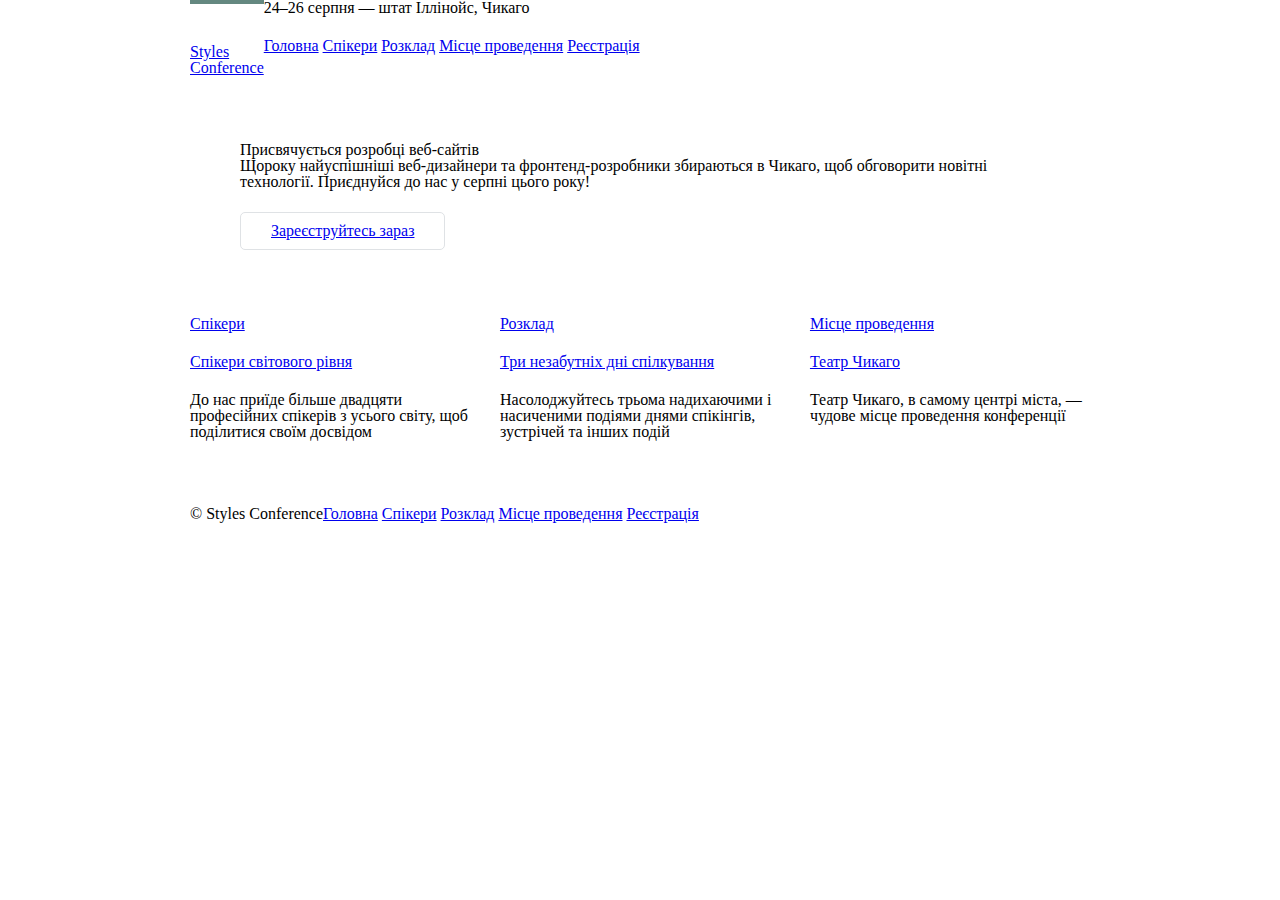
==== index.html @ cfc266cd "created 3 columns" ====
﻿<!DOCTYPE html>
<html lang="ua">
<head>
    <meta charset="utf-8">
    	<title>Styles Conference</title>
		<link rel="stylesheet" href="assets/stylesheets/main.css">
</head>
<body>

<header class="container group">
        <h1 class="logo">
            <a href="index.html">Styles <br> Conference</a>
        </h1>

    <h3>24&ndash;26 серпня &mdash; штат Ілліно́йс, Чикаго</h3>

    <nav>
        <a href="index.html">Головна</a>
        <a href="speakers.html">Спікери</a>
        <a href="schedule.html">Розклад</a>
        <a href="venue.html">Місце проведення</a>
        <a href="register.html">Реєстрація</a>
    </nav>
</header>

<section class="hero container">
    <h2>Присвячується розробці веб-сайтів</h2>
    <p>Щороку найуспішніші веб-дизайнери та
				фронтенд-розробники збираються в Чикаго,
				щоб обговорити новітні технології.
				Приєднуйся до нас у серпні цього року!</p>
    <a class="btn btn-alt" href="register.html">Зареєструйтесь зараз</a>
</section>

    <section class="grid">

      <!-- Спикери -->

      <section class="col-1-3">
        <a href="speakers.html">
            <h5>Спікери</h5>
            <h3>Спікери світового рівня</h3>
        </a>
        <p>До нас приїде більше двадцяти професійних спікерів
					з усього світу, щоб поділитися своїм досвідом</p>
        </section><!--

        Розклад

        --><section class="col-1-3">
        <a href="schedule.html">
            <h5>Розклад</h5>
            <h3>Три незабутніх дні спілкування</h3>
        </a>
        <p>Насолоджуйтесь трьома надихаючими і насиченими
            подіями днями спікінгів, зустрічей та інших подій</p>
        </section><!--

        Місце проведення

        --><section class="col-1-3">
        <a href="venue.html">
            <h5>Місце проведення</h5>
            <h3>Театр Чикаго</h3>
        </a>
        <p>Театр Чикаго, в самому центрі міста, &#8212;
            чудове місце проведення конференції</p>
        </section>
    </section>

<footer class="primary-footer container group">
    <small>&copy; Styles Conference</small>
		<nav>
			<a href="index.html">Головна</a>
			<a href="speakers.html">Спікери</a>
			<a href="schedule.html">Розклад</a>
			<a href="venue.html">Місце проведення</a>
			<a href="register.html">Реєстрація</a>
		</nav>
	</footer>

</body>
</html>
---- assets/stylesheets/main.css ----
/*
  ==========================================
  Робимо м'яке скидання стилів Еріка Майєра
  ==========================================
  http://meyerweb.com/eric/tools/css/reset/
   v2.0 | 20110126
   License: none (public domain)
*/
html, body, div, span, applet, object, iframe,
h1, h2, h3, h4, h5, h6, p, blockquote, pre,
a, abbr, acronym, address, big, cite, code,
del, dfn, em, img, ins, kbd, q, s, samp,
small, strike, strong, sub, sup, tt, var,
b, u, i, center,
dl, dt, dd, ol, ul, li,
fieldset, form, label, legend,
table, caption, tbody, tfoot, thead, tr, th, td,
article, aside, canvas, details, embed,
figure, figcaption, footer, header, hgroup,
menu, nav, output, ruby, section, summary,
time, mark, audio, video {
    margin: 0;
    padding: 0;
    border: 0;
    font-size: 100%;
    font: inherit;
    vertical-align: baseline;
}
/* HTML5 display-role reset for older browsers */
article, aside, details, figcaption, figure,
footer, header, hgroup, menu, nav, section {
    display: block;
}
body {
    line-height: 1;
}
ol, ul {
    list-style: none;
}
blockquote, q {
    quotes: none;
}
blockquote:before, blockquote:after,
q:before, q:after {
    content: '';
    content: none;
}
table {
    border-collapse: collapse;
    border-spacing: 0;
}

/*
  ==========================================
            СІТКА ГОЛОВНОЇ СТОРІНКИ
  ==========================================
*/
*,
*:before,
*:after {
    -webkit-box-sizing: border-box;
    -moz-box-sizing: border-box;
    box-sizing: border-box;
}
/*
  ------------------------------------------
  Клас із контейнером, що вирівнює блочні
  елементи по центру
  ------------------------------------------
*/
.container,
.grid {
    margin: 0 auto;
    width: 960px;
}
.container {
    padding-left: 30px;
    padding-right: 30px;
}
/*
  ------------------------------------------
  Створюємо макет з 3 колонок використовуючи
  рядково-блочні елементи; ширина однієї 1/3,
  а інша - 2/3 від ширини сторінки
  ------------------------------------------
*/
.col-1-3,
.col-2-3 {
    display: inline-block;
    vertical-align: top;
}
.col-1-3 {
    width: 33.33%;
}
.col-2-3 {
    width: 66.66%;
}
/*
  ------------------------------------------
  Задаємо відступи між 3 блоками макету
  ------------------------------------------
*/
.grid,
.col-1-3,
.col-2-3 {
    padding-left: 15px;
    padding-right: 15px;
}
/*
  ------------------------------------------
  Встановлюємо межу padding для усіх чотирьох
  сторін елемента <section>
  ------------------------------------------
*/
.hero {
    padding: 22px 80px 66px 80px;
}
/*
  ------------------------------------------
                Clearfix
  (обовязково перед застосуваннм float)
  ------------------------------------------
*/
.group::before,
.group::after {
    content: "";
    display: table;
}
.group::after {
    clear: both;
}
.group {
    clear: both;
    *zoom: 1;
}
/*
  ------------------------------------------
  Основний заголовок
  (логотип) Styles Conference
  ------------------------------------------
*/
.logo {
    border-top: 4px solid #648880;
    padding: 40px 0 22px 0;
    float: left;
}
/*
  ------------------------------------------
  Основний підвал для елемента <footer>
  ------------------------------------------
*/
.primary-footer small {
    float: left;
}
.primary-footer {
    padding-bottom: 44px;
    padding-top: 44px;
}
/*
  ==========================================
            ТИПОГРАФІКА
  ==========================================
*/

/*
  ------------------------------------------
  Вертикальний відступ між елементами h1,
  h3, h4, h5, p становить 22рх
  ------------------------------------------
*/
h1, h3, h4, h5, p {
    margin-bottom: 22px;
}

/*
  ==========================================
            КНОПКИ
  ==========================================
*/

/*
  ------------------------------------------
  Кнопки заокругленої форми, які є оремим
  блоком, що можна редагувати та не мають
  зовнішніх меж
  ------------------------------------------
*/
.btn {
    border-radius: 5px;
    display: inline-block;
    margin: 0;
}
/*
  ------------------------------------------
  Однопіксельна рамка сірого кольору з
  відступами padding 10 пікселів зверху і знизу,
  а також padding 30 пікселів праворуч і ліворуч
  від кнопки.
  ------------------------------------------
*/
.btn-alt {
    border: 1px solid #dfe2e5;
    padding: 10px 30px;
}
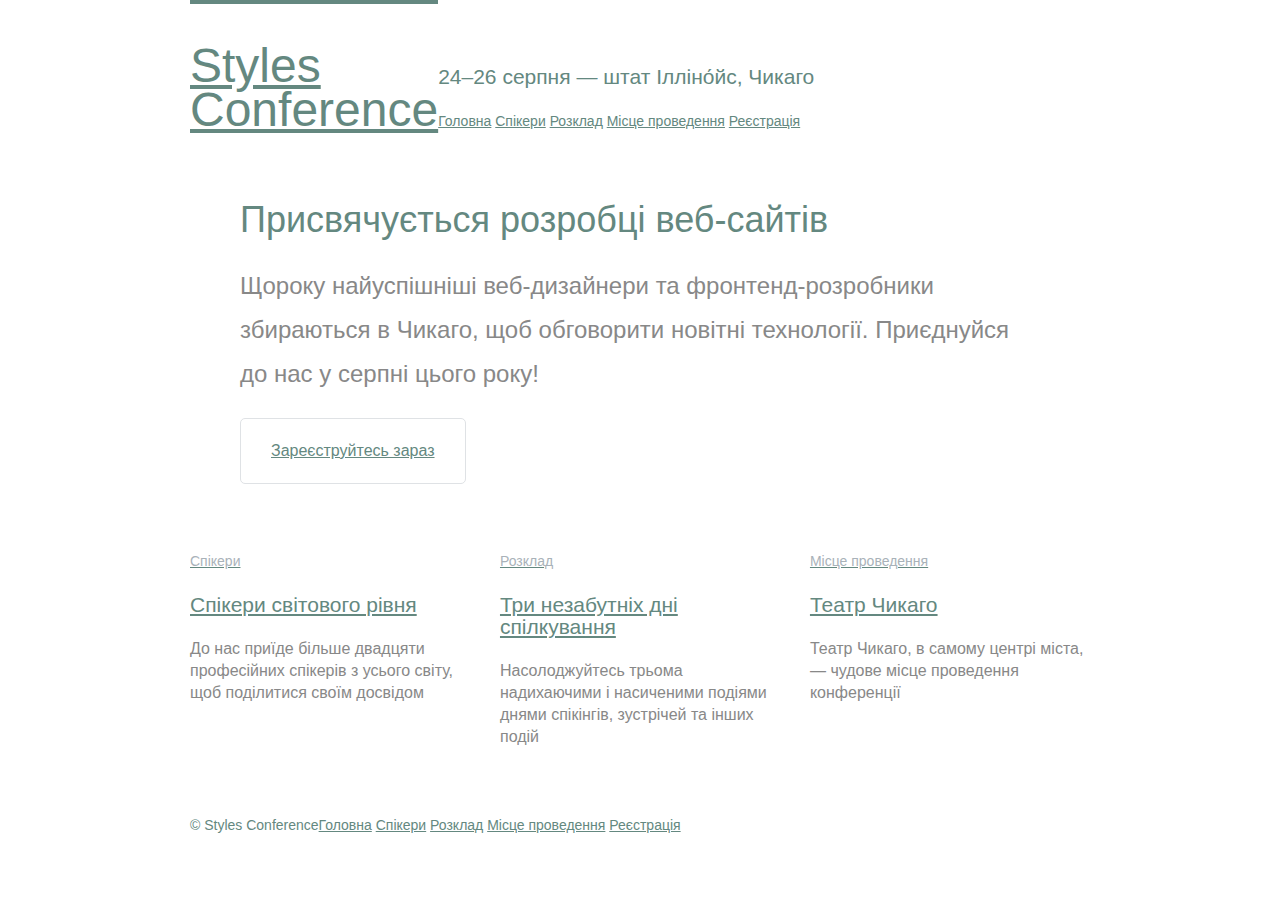
==== commit c201a4b3: "added font properties" ====
--- a/index.html
+++ b/index.html
@@ -12,9 +12,9 @@
             <a href="index.html">Styles <br> Conference</a>
         </h1>
 
-    <h3>24&ndash;26 серпня &mdash; штат Ілліно́йс, Чикаго</h3>
+    <h3 class="tagline">24&ndash;26 серпня &mdash; штат Ілліно́йс, Чикаго</h3>
 
-    <nav>
+    <nav class="primary-nav">
         <a href="index.html">Головна</a>
         <a href="speakers.html">Спікери</a>
         <a href="schedule.html">Розклад</a>
@@ -36,7 +36,7 @@
 
       <!-- Спикери -->
 
-      <section class="col-1-3">
+      <section class="teaser col-1-3">
         <a href="speakers.html">
             <h5>Спікери</h5>
             <h3>Спікери світового рівня</h3>
@@ -47,7 +47,7 @@
 
         Розклад
 
-        --><section class="col-1-3">
+        --><section class="teaser col-1-3">
         <a href="schedule.html">
             <h5>Розклад</h5>
             <h3>Три незабутніх дні спілкування</h3>
@@ -58,7 +58,7 @@
 
         Місце проведення
 
-        --><section class="col-1-3">
+        --><section class="teaser col-1-3">
         <a href="venue.html">
             <h5>Місце проведення</h5>
             <h3>Театр Чикаго</h3>
--- a/assets/stylesheets/main.css
+++ b/assets/stylesheets/main.css
@@ -49,7 +49,113 @@
     border-collapse: collapse;
     border-spacing: 0;
 }
+/*
+  ==========================================
+            ТИПОГРАФІКА
+  ==========================================
+*/
 
+/*
+  ------------------------------------------
+        додаємо властивості шрифтів і
+    відступи між елементами margin-bottom
+  ------------------------------------------
+*/
+body {
+    color: #888;
+    font: 300 16px/22px "Open Sans", "Helvetica Neue", Helvetica, Arial, sans-serif;
+}
+p {
+    margin-bottom: 22px;
+}
+h1, h2, h3, h4 {
+    color: #648880;
+    margin-bottom: 22px;
+}
+h1 {
+    font-size: 36px;
+    line-height: 44px;
+}
+h2 {
+    font-size: 24px;
+    line-height: 44px;
+}
+h3 {
+    font-size: 21px;
+}
+h4 {
+    font-size: 18px;
+}
+h5 {
+    margin-bottom: 22px;
+    color: #a9b2b9;
+    font-size: 14px;
+    font-weight: 400;
+}
+strong {
+    font-weight: 400;
+}
+cite, em {
+    font-style: italic;
+}
+/*
+  ------------------------------------------
+            Гіперсилки
+  ------------------------------------------
+*/
+a:hover {
+    color: #a9b2b9;
+}
+a {
+    color: #648880;
+}
+/*
+  ------------------------------------------
+  Колір гіперсилок для 3 блочних елементів
+  ------------------------------------------
+*/
+.teaser a:hover h3 {
+    color: #a9b2b9;
+}
+/*
+  ------------------------------------------
+            Логотип
+  ------------------------------------------
+*/
+.logo {
+    border-top: 4px solid #648880;
+    float: left;
+    font-size: 48px;
+    line-height: 44px;
+    padding: 40px 0 22px 0;
+}
+.tagline {
+    margin: 66px 0 22px 0;
+}
+/*
+  ------------------------------------------
+       Навігаційне меню після логотипу
+  ------------------------------------------
+*/
+.primary-nav {
+    font-size: 14px;
+    font-weight: 400;
+}
+/*
+  ------------------------------------------
+       Навігаційне меню у <footer>
+  ------------------------------------------
+*/
+.primary-footer {
+    color: #648880;
+    font-size: 14px;
+    padding-bottom: 44px;
+    padding-top: 44px;
+}
+.primary-footer small {
+    float: left;
+    font-weight: 400;
+}
 /*
   ==========================================
             СІТКА ГОЛОВНОЇ СТОРІНКИ
@@ -113,7 +219,14 @@
   ------------------------------------------
 */
 .hero {
+    line-height: 44px;
     padding: 22px 80px 66px 80px;
+}
+.hero h2 {
+    font-size: 36px;
+}
+.hero p {
+    font-size: 24px;
 }
 /*
   ------------------------------------------
@@ -158,22 +271,6 @@
 }
 /*
   ==========================================
-            ТИПОГРАФІКА
-  ==========================================
-*/
-
-/*
-  ------------------------------------------
-  Вертикальний відступ між елементами h1,
-  h3, h4, h5, p становить 22рх
-  ------------------------------------------
-*/
-h1, h3, h4, h5, p {
-    margin-bottom: 22px;
-}
-
-/*
-  ==========================================
             КНОПКИ
   ==========================================
 */
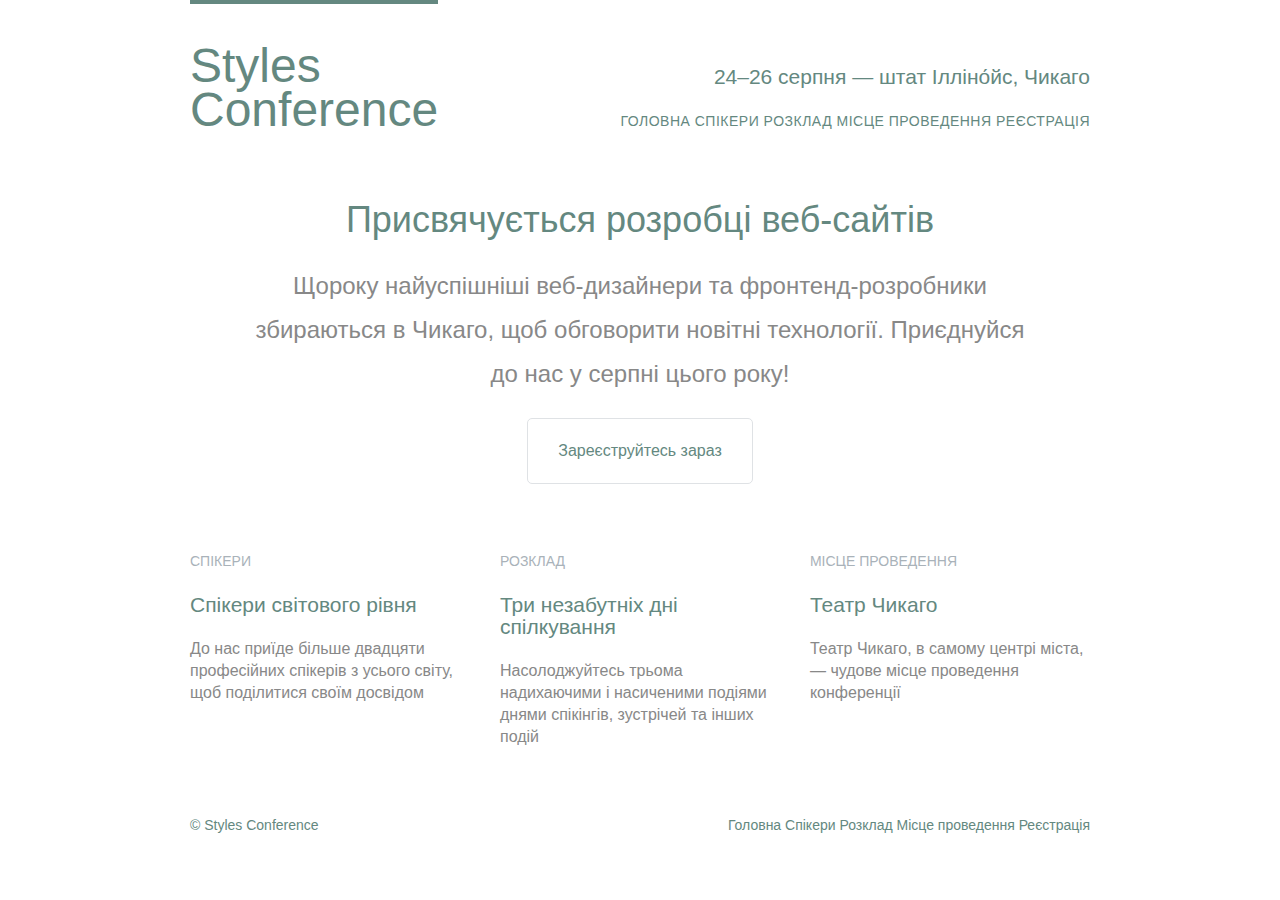
==== commit 97d83367: "properties text" ====
--- a/index.html
+++ b/index.html
@@ -14,7 +14,7 @@
 
     <h3 class="tagline">24&ndash;26 серпня &mdash; штат Ілліно́йс, Чикаго</h3>
 
-    <nav class="primary-nav">
+    <nav class="nav primary-nav">
         <a href="index.html">Головна</a>
         <a href="speakers.html">Спікери</a>
         <a href="schedule.html">Розклад</a>
@@ -70,7 +70,7 @@
 
 <footer class="primary-footer container group">
     <small>&copy; Styles Conference</small>
-		<nav>
+		<nav class="nav">
 			<a href="index.html">Головна</a>
 			<a href="speakers.html">Спікери</a>
 			<a href="schedule.html">Розклад</a>
--- a/assets/stylesheets/main.css
+++ b/assets/stylesheets/main.css
@@ -91,6 +91,7 @@
     color: #a9b2b9;
     font-size: 14px;
     font-weight: 400;
+    text-transform: uppercase;
 }
 strong {
     font-weight: 400;
@@ -103,11 +104,15 @@
             Гіперсилки
   ------------------------------------------
 */
+a {
+    color: #648880;
+    text-decoration: none;
+}
 a:hover {
     color: #a9b2b9;
 }
-a {
-    color: #648880;
+p a {
+    border-bottom: 1px solid #dfe2e5;
 }
 /*
   ------------------------------------------
@@ -131,6 +136,7 @@
 }
 .tagline {
     margin: 66px 0 22px 0;
+    text-align: right;
 }
 /*
   ------------------------------------------
@@ -140,6 +146,11 @@
 .primary-nav {
     font-size: 14px;
     font-weight: 400;
+    letter-spacing: 0.5px;
+    text-transform: uppercase;
+}
+.nav {
+    text-align: right;
 }
 /*
   ------------------------------------------
@@ -221,6 +232,7 @@
 .hero {
     line-height: 44px;
     padding: 22px 80px 66px 80px;
+    text-align: center;
 }
 .hero h2 {
     font-size: 36px;
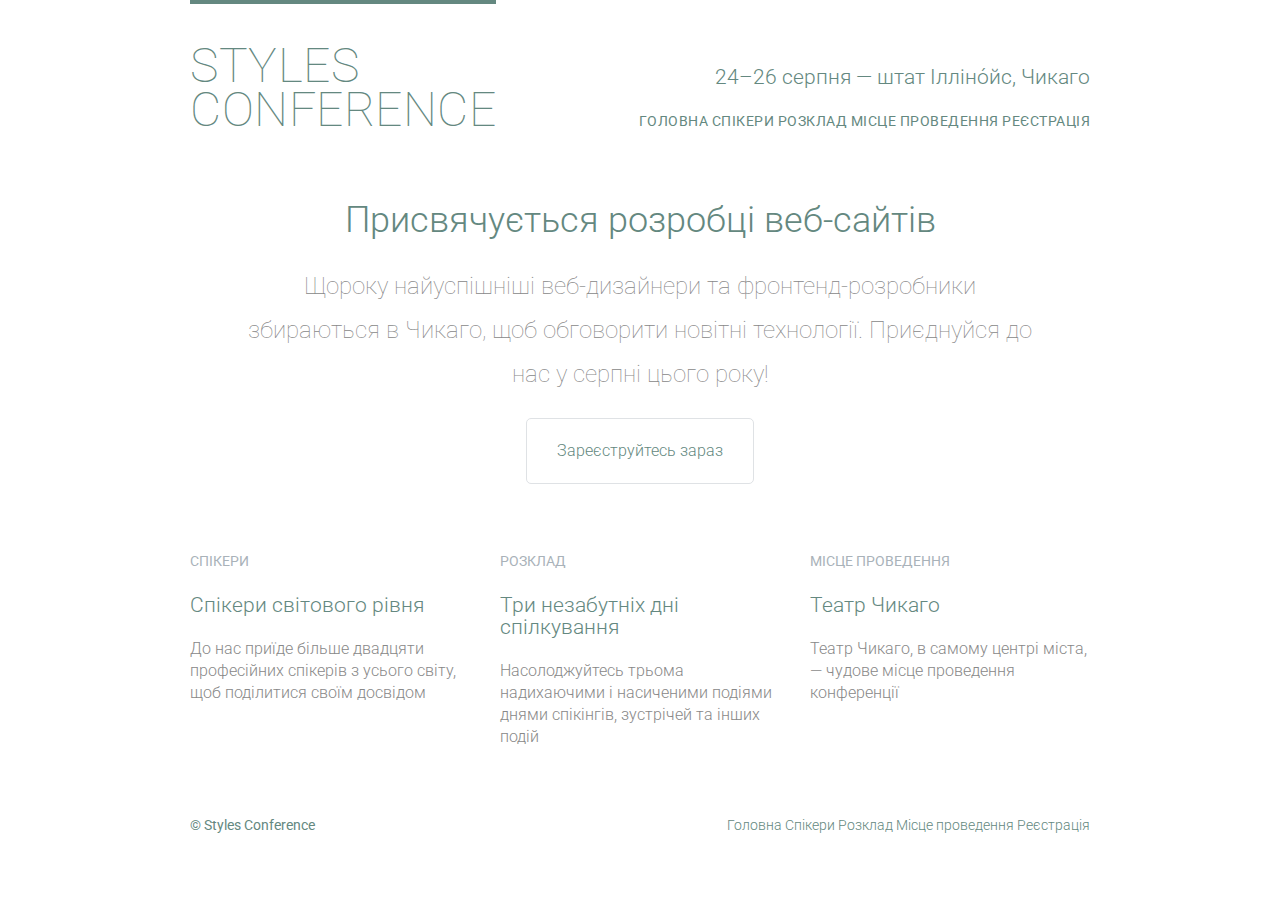
==== commit 08e4375a: "properties font" ====
--- a/index.html
+++ b/index.html
@@ -4,6 +4,7 @@
     <meta charset="utf-8">
     	<title>Styles Conference</title>
 		<link rel="stylesheet" href="assets/stylesheets/main.css">
+    <link rel="stylesheet" href="https://fonts.googleapis.com/css?family=Roboto:400,300,100&subset=cyrillic,latin">
 </head>
 <body>
 
--- a/assets/stylesheets/main.css
+++ b/assets/stylesheets/main.css
@@ -63,7 +63,7 @@
 */
 body {
     color: #888;
-    font: 300 16px/22px "Open Sans", "Helvetica Neue", Helvetica, Arial, sans-serif;
+    font: 300 16px/22px "Roboto", "Open Sans", "Helvetica Neue", Helvetica, Arial, sans-serif;
 }
 p {
     margin-bottom: 22px;
@@ -131,8 +131,11 @@
     border-top: 4px solid #648880;
     float: left;
     font-size: 48px;
+    font-weight: 100;
+    letter-spacing: 0.5px;
     line-height: 44px;
     padding: 40px 0 22px 0;
+    text-transform: uppercase;
 }
 .tagline {
     margin: 66px 0 22px 0;
@@ -239,6 +242,7 @@
 }
 .hero p {
     font-size: 24px;
+    font-weight: 100;
 }
 /*
   ------------------------------------------
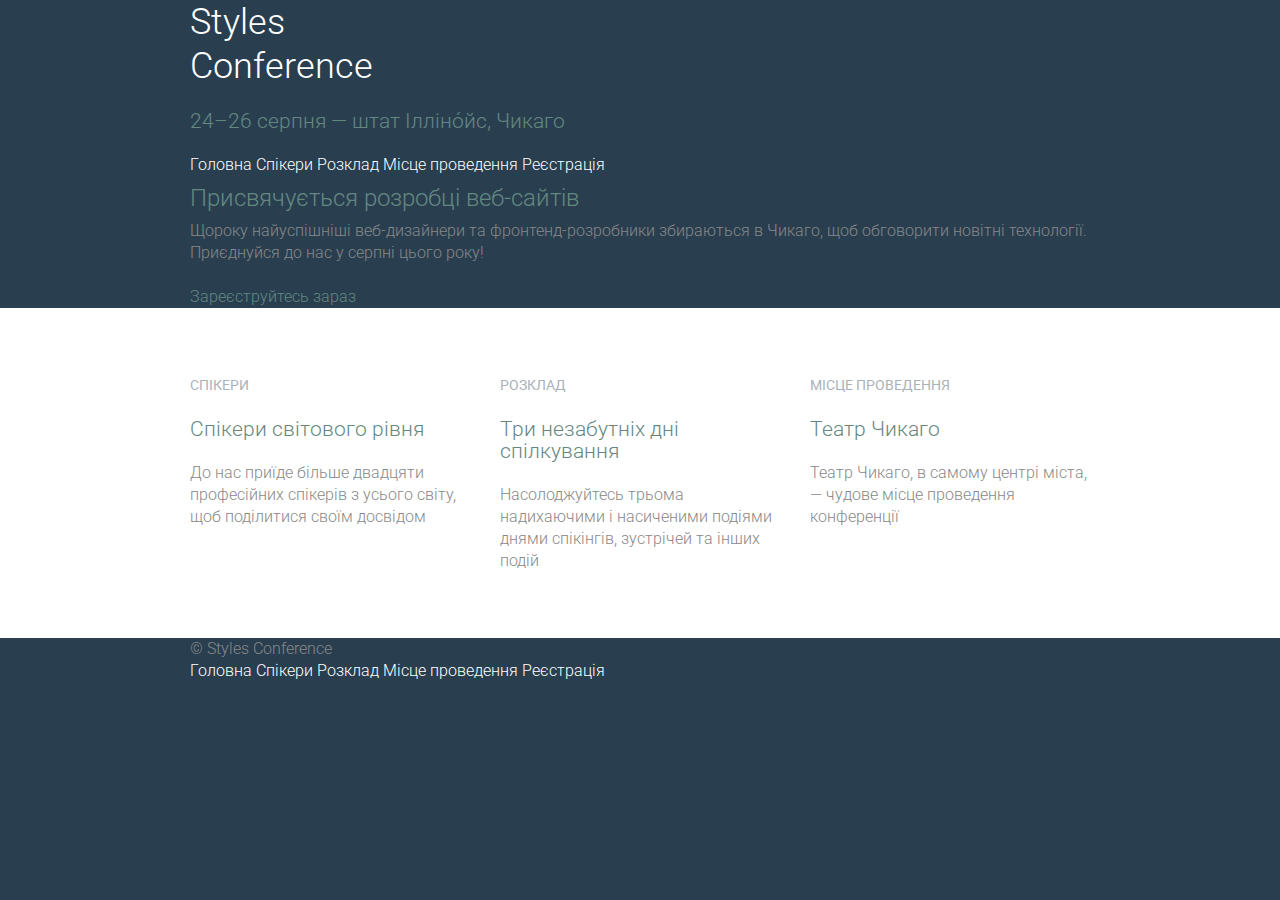
==== commit ad34d848: "backgrounds and gradients" ====
--- a/index.html
+++ b/index.html
@@ -8,7 +8,7 @@
 </head>
 <body>
 
-<header class="container group">
+<header class="primary-header container group">
         <h1 class="logo">
             <a href="index.html">Styles <br> Conference</a>
         </h1>
@@ -33,9 +33,10 @@
     <a class="btn btn-alt" href="register.html">Зареєструйтесь зараз</a>
 </section>
 
-    <section class="grid">
+  <section class="row">
+    <div class="grid">
 
-      <!-- Спикери -->
+      <!-- Спікери -->
 
       <section class="teaser col-1-3">
         <a href="speakers.html">
@@ -67,7 +68,8 @@
         <p>Театр Чикаго, в самому центрі міста, &#8212;
             чудове місце проведення конференції</p>
         </section>
-    </section>
+    </div>
+  </section>
 
 <footer class="primary-footer container group">
     <small>&copy; Styles Conference</small>
--- a/assets/stylesheets/main.css
+++ b/assets/stylesheets/main.css
@@ -54,7 +54,6 @@
             ТИПОГРАФІКА
   ==========================================
 */
-
 /*
   ------------------------------------------
         додаємо властивості шрифтів і
@@ -62,14 +61,113 @@
   ------------------------------------------
 */
 body {
+    background: #293f50;
     color: #888;
     font: 300 16px/22px "Roboto", "Open Sans", "Helvetica Neue", Helvetica, Arial, sans-serif;
 }
-p {
-    margin-bottom: 22px;
-}
+/*
+  ==========================================
+            СІТКА ГОЛОВНОЇ СТОРІНКИ
+  ==========================================
+*/
+*,
+*:before,
+*:after {
+    -webkit-box-sizing: border-box;
+    -moz-box-sizing: border-box;
+    box-sizing: border-box;
+}
+/*
+  ------------------------------------------
+  Клас із контейнером, що вирівнює блочні
+  елементи по центру
+  ------------------------------------------
+*/
+.container,
+.grid {
+    margin: 0 auto;
+    width: 960px;
+}
+.container {
+    padding-left: 30px;
+    padding-right: 30px;
+}
+/*
+  ------------------------------------------
+  Задаємо відступи між 3 блоками макету
+  ------------------------------------------
+*/
+.grid,
+.col-1-3,
+.col-2-3 {
+    padding-left: 15px;
+    padding-right: 15px;
+}
+/*
+  ------------------------------------------
+  Створюємо макет з 3 колонок використовуючи
+  рядково-блочні елементи; ширина однієї 1/3,
+  а інша - 2/3 від ширини сторінки
+  ------------------------------------------
+*/
+.col-1-3,
+.col-2-3 {
+    display: inline-block;
+    vertical-align: top;
+}
+.col-1-3 {
+    width: 33.33%;
+}
+.col-2-3 {
+    width: 66.66%;
+}
+/*
+  ------------------------------------------
+                Clearfix
+  (обовязково перед застосуваннм float)
+  ------------------------------------------
+*/
+.group::before,
+.group::after {
+    content: "";
+    display: table;
+}
+.group::after {
+    clear: both;
+}
+.group {
+    clear: both;
+    *zoom: 1;
+}
+/*
+  ==========================================
+                 ПОЛОСИ
+  ==========================================
+*/
+.row,
+.row-alt{
+    min-width: 960px;
+}
+.row {
+    background: #fff;
+    padding: 66px 0 44px 0;
+}
+.row-alt {
+    background: #cbe2c1;
+    background: -webkit-linear-gradient(to right, #a1d3b0, #f6f1d3);
+    background: -moz-linear-gradient(to right, #a1d3b0, #f6f1d3);
+    background: linear-gradient(to right, #a1d3b0, #f6f1d3);
+    padding: 44px 0 22px 0;
+}
+/*
+==========================================
+                ТИПОГРАФІКА
+==========================================
+*/
 h1, h2, h3, h4 {
     color: #648880;
+}
+h1, h3, h4, h5, p {
     margin-bottom: 22px;
 }
 h1 {
@@ -87,7 +185,6 @@
     font-size: 18px;
 }
 h5 {
-    margin-bottom: 22px;
     color: #a9b2b9;
     font-size: 14px;
     font-weight: 400;
@@ -100,6 +197,18 @@
     font-style: italic;
 }
 /*
+  ========================================
+              ВСТУП
+  ========================================
+*/
+.lead {
+    text-align: center;
+}
+.lead p {
+    font-size: 21px;
+    line-height: 33px;
+}
+    /*
   ------------------------------------------
             Гіперсилки
   ------------------------------------------
@@ -116,16 +225,60 @@
 }
 /*
   ------------------------------------------
-  Колір гіперсилок для 3 блочних елементів
-  ------------------------------------------
-*/
-.teaser a:hover h3 {
-    color: #a9b2b9;
-}
-/*
-  ------------------------------------------
-            Логотип
-  ------------------------------------------
+       Колір ссилок білий, а коли
+       наводимо курсор - зелений
+  ------------------------------------------
+*/
+.primary-header a,
+.primary-footer a {
+    color: #fff;
+}
+.primary-header a:hover,
+.primary-footer a:hover {
+    color: #648880;
+/*
+  ==========================================
+            КНОПКИ
+  ==========================================
+*/
+/*
+  ------------------------------------------
+  Кнопки заокругленої форми, які є оремим
+  блоком, що можна редагувати та не мають
+  зовнішніх меж
+  ------------------------------------------
+*/
+.btn {
+    border-radius: 5px;
+    color: #fff;
+    cursor: pointer;
+    display: inline-block;
+    font-weight: 400;
+    letter-spacing: .5px;
+    margin: 0;
+    text-transform: uppercase;
+}
+/*
+  ------------------------------------------
+  Однопіксельна рамка сірого кольору з
+  відступами padding 10 пікселів зверху і знизу,
+  а також padding 30 пікселів праворуч і ліворуч
+  від кнопки.
+  ------------------------------------------
+*/
+.btn-alt {
+    border: 1px solid #fff;
+    padding: 10px 30px;
+}
+.btn-alt:hover {
+    background: #fff;
+    color: #648880;
+}
+/*
+  ==========================================
+                Основний заголовок
+          (логотип) Styles Conference
+  ==========================================
 */
 .logo {
     border-top: 4px solid #648880;
@@ -152,9 +305,6 @@
     letter-spacing: 0.5px;
     text-transform: uppercase;
 }
-.nav {
-    text-align: right;
-}
 /*
   ------------------------------------------
        Навігаційне меню у <footer>
@@ -171,61 +321,18 @@
     font-weight: 400;
 }
 /*
-  ==========================================
-            СІТКА ГОЛОВНОЇ СТОРІНКИ
-  ==========================================
-*/
-*,
-*:before,
-*:after {
-    -webkit-box-sizing: border-box;
-    -moz-box-sizing: border-box;
-    box-sizing: border-box;
-}
-/*
-  ------------------------------------------
-  Клас із контейнером, що вирівнює блочні
-  елементи по центру
-  ------------------------------------------
-*/
-.container,
-.grid {
-    margin: 0 auto;
-    width: 960px;
-}
-.container {
-    padding-left: 30px;
-    padding-right: 30px;
-}
-/*
-  ------------------------------------------
-  Створюємо макет з 3 колонок використовуючи
-  рядково-блочні елементи; ширина однієї 1/3,
-  а інша - 2/3 від ширини сторінки
-  ------------------------------------------
-*/
-.col-1-3,
-.col-2-3 {
-    display: inline-block;
-    vertical-align: top;
-}
-.col-1-3 {
-    width: 33.33%;
-}
-.col-2-3 {
-    width: 66.66%;
-}
-/*
-  ------------------------------------------
-  Задаємо відступи між 3 блоками макету
-  ------------------------------------------
-*/
-.grid,
-.col-1-3,
-.col-2-3 {
-    padding-left: 15px;
-    padding-right: 15px;
-}
+  ------------------------------------------
+       Навігація
+  ------------------------------------------
+*/
+.nav {
+    text-align: right;
+}
+/*
+  ==========================================
+               ГОЛОВНА СТОРІНКА
+  ==========================================
+*/
 /*
   ------------------------------------------
   Встановлюємо межу padding для усіх чотирьох
@@ -233,6 +340,7 @@
   ------------------------------------------
 */
 .hero {
+    color: #fff;
     line-height: 44px;
     padding: 22px 80px 66px 80px;
     text-align: center;
@@ -246,72 +354,9 @@
 }
 /*
   ------------------------------------------
-                Clearfix
-  (обовязково перед застосуваннм float)
-  ------------------------------------------
-*/
-.group::before,
-.group::after {
-    content: "";
-    display: table;
-}
-.group::after {
-    clear: both;
-}
-.group {
-    clear: both;
-    *zoom: 1;
-}
-/*
-  ------------------------------------------
-  Основний заголовок
-  (логотип) Styles Conference
-  ------------------------------------------
-*/
-.logo {
-    border-top: 4px solid #648880;
-    padding: 40px 0 22px 0;
-    float: left;
-}
-/*
-  ------------------------------------------
-  Основний підвал для елемента <footer>
-  ------------------------------------------
-*/
-.primary-footer small {
-    float: left;
-}
-.primary-footer {
-    padding-bottom: 44px;
-    padding-top: 44px;
-}
-/*
-  ==========================================
-            КНОПКИ
-  ==========================================
-*/
-
-/*
-  ------------------------------------------
-  Кнопки заокругленої форми, які є оремим
-  блоком, що можна редагувати та не мають
-  зовнішніх меж
-  ------------------------------------------
-*/
-.btn {
-    border-radius: 5px;
-    display: inline-block;
-    margin: 0;
-}
-/*
-  ------------------------------------------
-  Однопіксельна рамка сірого кольору з
-  відступами padding 10 пікселів зверху і знизу,
-  а також padding 30 пікселів праворуч і ліворуч
-  від кнопки.
-  ------------------------------------------
-*/
-.btn-alt {
-    border: 1px solid #dfe2e5;
-    padding: 10px 30px;
+  Колір гіперсилок для 3 блочних елементів
+  ------------------------------------------
+*/
+.teaser a:hover h3 {
+    color: #a9b2b9;
 }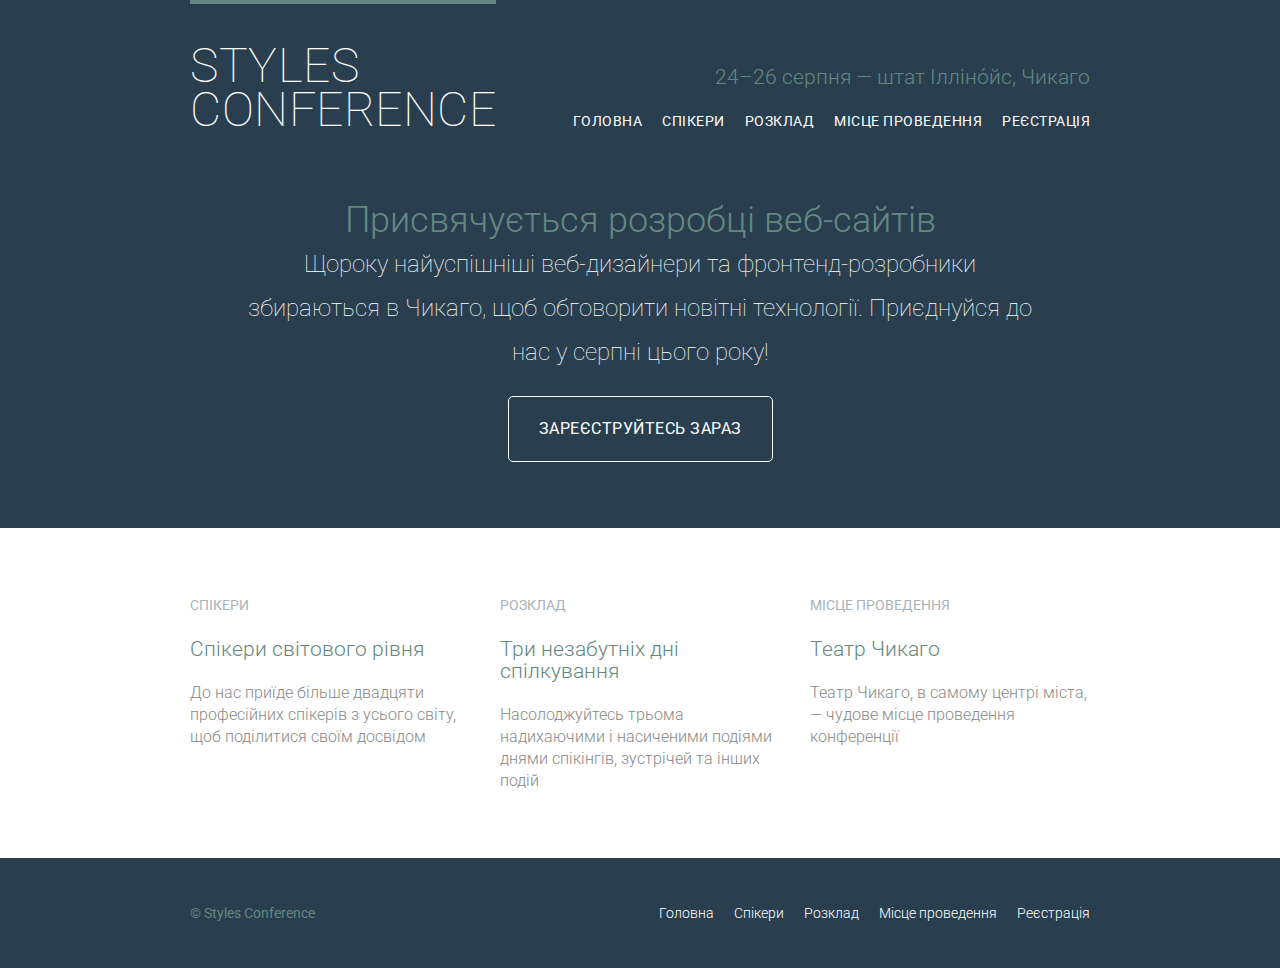
==== commit 18bc78ab: "creating lists" ====
--- a/index.html
+++ b/index.html
@@ -16,11 +16,13 @@
     <h3 class="tagline">24&ndash;26 серпня &mdash; штат Ілліно́йс, Чикаго</h3>
 
     <nav class="nav primary-nav">
-        <a href="index.html">Головна</a>
-        <a href="speakers.html">Спікери</a>
-        <a href="schedule.html">Розклад</a>
-        <a href="venue.html">Місце проведення</a>
-        <a href="register.html">Реєстрація</a>
+      <ul>
+        <li><a href="index.html">Головна</a></li><!--
+        --><li><a href="speakers.html">Спікери</a></li><!--
+        --><li><a href="schedule.html">Розклад</a></li><!--
+        --><li><a href="venue.html">Місце проведення</a></li><!--
+        --><li><a href="register.html">Реєстрація</a></li>
+      </ul>
     </nav>
 </header>
 
@@ -74,11 +76,13 @@
 <footer class="primary-footer container group">
     <small>&copy; Styles Conference</small>
 		<nav class="nav">
-			<a href="index.html">Головна</a>
-			<a href="speakers.html">Спікери</a>
-			<a href="schedule.html">Розклад</a>
-			<a href="venue.html">Місце проведення</a>
-			<a href="register.html">Реєстрація</a>
+			<ul>
+        <li><a href="index.html">Головна</a></li><!--
+			  --><li><a href="speakers.html">Спікери</a></li><!--
+			  --><li><a href="schedule.html">Розклад</a></li><!--
+			  --><li><a href="venue.html">Місце проведення</a></li><!--
+			  --><li><a href="register.html">Реєстрація</a></li>
+      </ul>
 		</nav>
 	</footer>
 
--- a/assets/stylesheets/main.css
+++ b/assets/stylesheets/main.css
@@ -236,6 +236,7 @@
 .primary-header a:hover,
 .primary-footer a:hover {
     color: #648880;
+}
 /*
   ==========================================
             КНОПКИ
@@ -329,6 +330,20 @@
     text-align: right;
 }
 /*
+  ------------------------------------------
+       Вирівнюємо навігаційне меню
+       по горизонталі
+  ------------------------------------------
+*/
+.nav li {
+    display: inline-block;
+    margin: 0 10px;
+    vertical-align: top;
+}
+.nav li:last-child {
+    margin-right: 0;
+}
+/*
   ==========================================
                ГОЛОВНА СТОРІНКА
   ==========================================
@@ -359,4 +374,19 @@
 */
 .teaser a:hover h3 {
     color: #a9b2b9;
+}
+/*
+  ========================================
+              СПІКЕРИ
+  ========================================
+*/
+.speaker-info {
+    border: 1px solid #dfe2e5;
+    border-radius: 5px;
+    margin-top: 88px;
+    padding: 22px 0;
+    text-align: center;
+}
+.speaker {
+    margin-bottom: 44px;
 }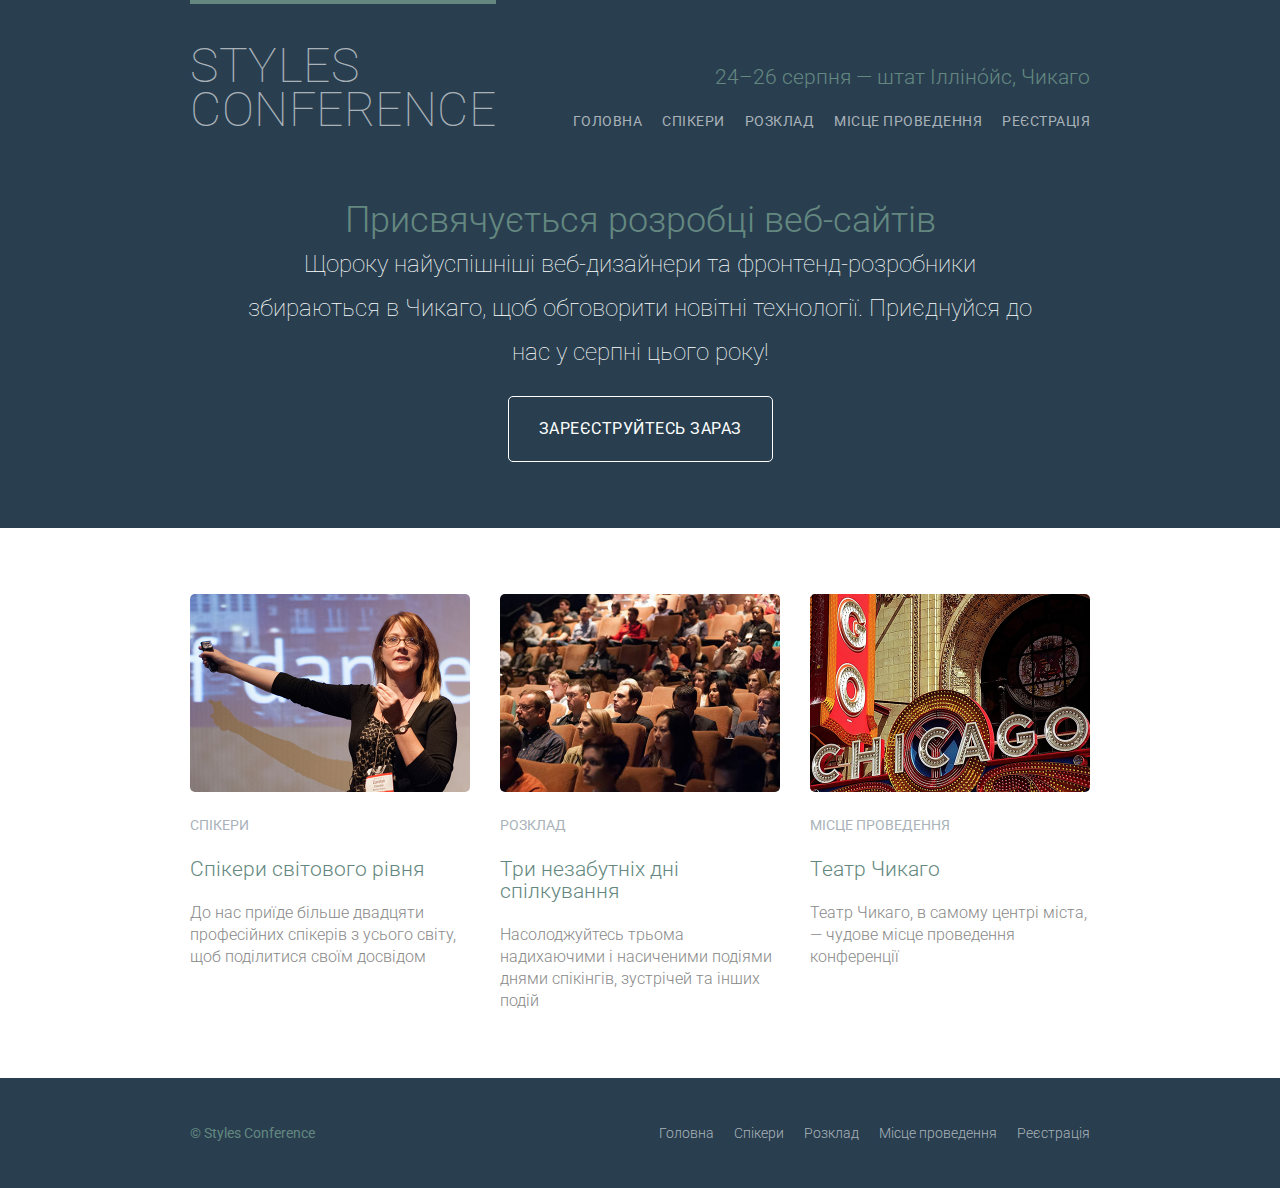
==== commit c69f85fd: "add img" ====
--- a/index.html
+++ b/index.html
@@ -42,6 +42,7 @@
 
       <section class="teaser col-1-3">
         <a href="speakers.html">
+          <img src="assets/images/home/speakers.jpg" alt="Професійні спікери">
             <h5>Спікери</h5>
             <h3>Спікери світового рівня</h3>
         </a>
@@ -53,6 +54,7 @@
 
         --><section class="teaser col-1-3">
         <a href="schedule.html">
+          <img src="assets/images/home/schedule.jpg" alt="Учасники конференції">
             <h5>Розклад</h5>
             <h3>Три незабутніх дні спілкування</h3>
         </a>
@@ -64,6 +66,7 @@
 
         --><section class="teaser col-1-3">
         <a href="venue.html">
+          <img src="assets/images/home/venue.jpg" alt="Театр Чикаго">
             <h5>Місце проведення</h5>
             <h3>Театр Чикаго</h3>
         </a>
--- a/assets/stylesheets/main.css
+++ b/assets/stylesheets/main.css
@@ -231,7 +231,7 @@
 */
 .primary-header a,
 .primary-footer a {
-    color: #fff;
+    color: #a9b2b9;
 }
 .primary-header a:hover,
 .primary-footer a:hover {
@@ -375,6 +375,12 @@
 .teaser a:hover h3 {
     color: #a9b2b9;
 }
+.teaser img {
+    border-radius: 5px;
+    display: block;
+    margin-bottom: 22px;
+    max-width: 100%
+}
 /*
   ========================================
               СПІКЕРИ
@@ -384,9 +390,15 @@
     border: 1px solid #dfe2e5;
     border-radius: 5px;
     margin-top: 88px;
-    padding: 22px 0;
+    padding-bottom: 22px;
     text-align: center;
 }
 .speaker {
     margin-bottom: 44px;
+}
+.speaker-info img {
+    border-radius: 50%;
+    height: 130px;
+    margin: -66px 0 22px 0;
+    vertical-align: top;
 }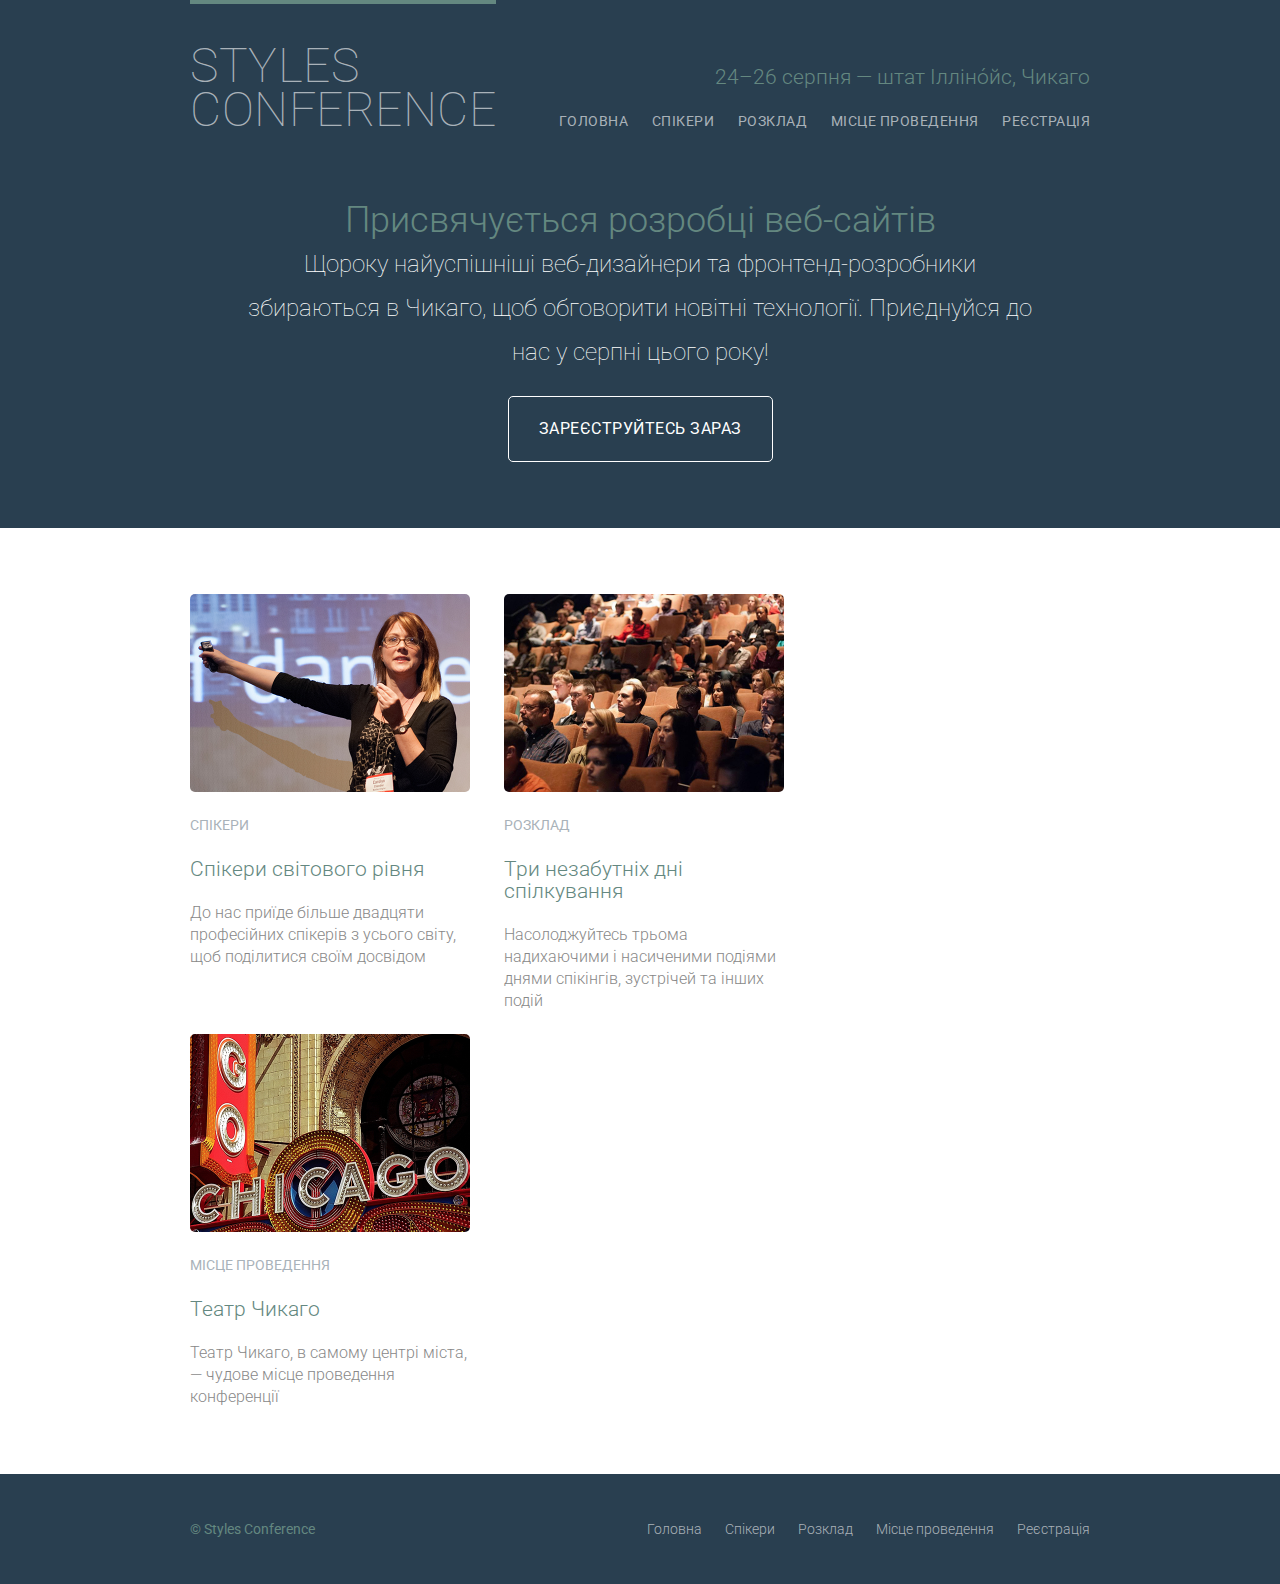
==== commit 9883e5c1: "Add README and project formatting" ====
--- a/index.html
+++ b/index.html
@@ -1,93 +1,129 @@
 ﻿<!DOCTYPE html>
 <html lang="ua">
-<head>
-    <meta charset="utf-8">
-    	<title>Styles Conference</title>
-		<link rel="stylesheet" href="assets/stylesheets/main.css">
-    <link rel="stylesheet" href="https://fonts.googleapis.com/css?family=Roboto:400,300,100&subset=cyrillic,latin">
-</head>
-<body>
+  <head>
+    <meta charset="utf-8" />
+    <title>Styles Conference</title>
+    <link rel="stylesheet" href="assets/stylesheets/main.css" />
+    <link
+      rel="stylesheet"
+      href="https://fonts.googleapis.com/css?family=Roboto:400,300,100&subset=cyrillic,latin"
+    />
+  </head>
+  <body>
+    <header class="primary-header container group">
+      <h1 class="logo">
+        <a href="index.html"
+          >Styles <br />
+          Conference</a
+        >
+      </h1>
 
-<header class="primary-header container group">
-        <h1 class="logo">
-            <a href="index.html">Styles <br> Conference</a>
-        </h1>
+      <h3 class="tagline">24&ndash;26 серпня &mdash; штат Ілліно́йс, Чикаго</h3>
 
-    <h3 class="tagline">24&ndash;26 серпня &mdash; штат Ілліно́йс, Чикаго</h3>
+      <nav class="nav primary-nav">
+        <ul>
+          <li><a href="index.html">Головна</a></li>
+          <!--
+        -->
+          <li><a href="speakers.html">Спікери</a></li>
+          <!--
+        -->
+          <li><a href="schedule.html">Розклад</a></li>
+          <!--
+        -->
+          <li><a href="venue.html">Місце проведення</a></li>
+          <!--
+        -->
+          <li><a href="register.html">Реєстрація</a></li>
+        </ul>
+      </nav>
+    </header>
 
-    <nav class="nav primary-nav">
-      <ul>
-        <li><a href="index.html">Головна</a></li><!--
-        --><li><a href="speakers.html">Спікери</a></li><!--
-        --><li><a href="schedule.html">Розклад</a></li><!--
-        --><li><a href="venue.html">Місце проведення</a></li><!--
-        --><li><a href="register.html">Реєстрація</a></li>
-      </ul>
-    </nav>
-</header>
+    <section class="hero container">
+      <h2>Присвячується розробці веб-сайтів</h2>
+      <p>
+        Щороку найуспішніші веб-дизайнери та фронтенд-розробники збираються в
+        Чикаго, щоб обговорити новітні технології. Приєднуйся до нас у серпні
+        цього року!
+      </p>
+      <a class="btn btn-alt" href="register.html">Зареєструйтесь зараз</a>
+    </section>
 
-<section class="hero container">
-    <h2>Присвячується розробці веб-сайтів</h2>
-    <p>Щороку найуспішніші веб-дизайнери та
-				фронтенд-розробники збираються в Чикаго,
-				щоб обговорити новітні технології.
-				Приєднуйся до нас у серпні цього року!</p>
-    <a class="btn btn-alt" href="register.html">Зареєструйтесь зараз</a>
-</section>
+    <section class="row">
+      <div class="grid">
+        <!-- Спікери -->
 
-  <section class="row">
-    <div class="grid">
-
-      <!-- Спікери -->
-
-      <section class="teaser col-1-3">
-        <a href="speakers.html">
-          <img src="assets/images/home/speakers.jpg" alt="Професійні спікери">
+        <section class="teaser col-1-3">
+          <a href="speakers.html">
+            <img
+              src="assets/images/home/speakers.jpg"
+              alt="Професійні спікери"
+            />
             <h5>Спікери</h5>
             <h3>Спікери світового рівня</h3>
-        </a>
-        <p>До нас приїде більше двадцяти професійних спікерів
-					з усього світу, щоб поділитися своїм досвідом</p>
-        </section><!--
+          </a>
+          <p>
+            До нас приїде більше двадцяти професійних спікерів з усього світу,
+            щоб поділитися своїм досвідом
+          </p>
+        </section>
+        <!--
 
         Розклад
 
-        --><section class="teaser col-1-3">
-        <a href="schedule.html">
-          <img src="assets/images/home/schedule.jpg" alt="Учасники конференції">
+        -->
+        <section class="teaser col-1-3">
+          <a href="schedule.html">
+            <img
+              src="assets/images/home/schedule.jpg"
+              alt="Учасники конференції"
+            />
             <h5>Розклад</h5>
             <h3>Три незабутніх дні спілкування</h3>
-        </a>
-        <p>Насолоджуйтесь трьома надихаючими і насиченими
-            подіями днями спікінгів, зустрічей та інших подій</p>
-        </section><!--
+          </a>
+          <p>
+            Насолоджуйтесь трьома надихаючими і насиченими подіями днями
+            спікінгів, зустрічей та інших подій
+          </p>
+        </section>
+        <!--
 
         Місце проведення
 
-        --><section class="teaser col-1-3">
-        <a href="venue.html">
-          <img src="assets/images/home/venue.jpg" alt="Театр Чикаго">
+        -->
+        <section class="teaser col-1-3">
+          <a href="venue.html">
+            <img src="assets/images/home/venue.jpg" alt="Театр Чикаго" />
             <h5>Місце проведення</h5>
             <h3>Театр Чикаго</h3>
-        </a>
-        <p>Театр Чикаго, в самому центрі міста, &#8212;
-            чудове місце проведення конференції</p>
+          </a>
+          <p>
+            Театр Чикаго, в самому центрі міста, &#8212; чудове місце проведення
+            конференції
+          </p>
         </section>
-    </div>
-  </section>
+      </div>
+    </section>
 
-<footer class="primary-footer container group">
-    <small>&copy; Styles Conference</small>
-		<nav class="nav">
-			<ul>
-        <li><a href="index.html">Головна</a></li><!--
-			  --><li><a href="speakers.html">Спікери</a></li><!--
-			  --><li><a href="schedule.html">Розклад</a></li><!--
-			  --><li><a href="venue.html">Місце проведення</a></li><!--
-			  --><li><a href="register.html">Реєстрація</a></li>
-      </ul>
-		</nav>
-	</footer>
-
-</body>
-</html>+    <footer class="primary-footer container group">
+      <small>&copy; Styles Conference</small>
+      <nav class="nav">
+        <ul>
+          <li><a href="index.html">Головна</a></li>
+          <!--
+			  -->
+          <li><a href="speakers.html">Спікери</a></li>
+          <!--
+			  -->
+          <li><a href="schedule.html">Розклад</a></li>
+          <!--
+			  -->
+          <li><a href="venue.html">Місце проведення</a></li>
+          <!--
+			  -->
+          <li><a href="register.html">Реєстрація</a></li>
+        </ul>
+      </nav>
+    </footer>
+  </body>
+</html>
